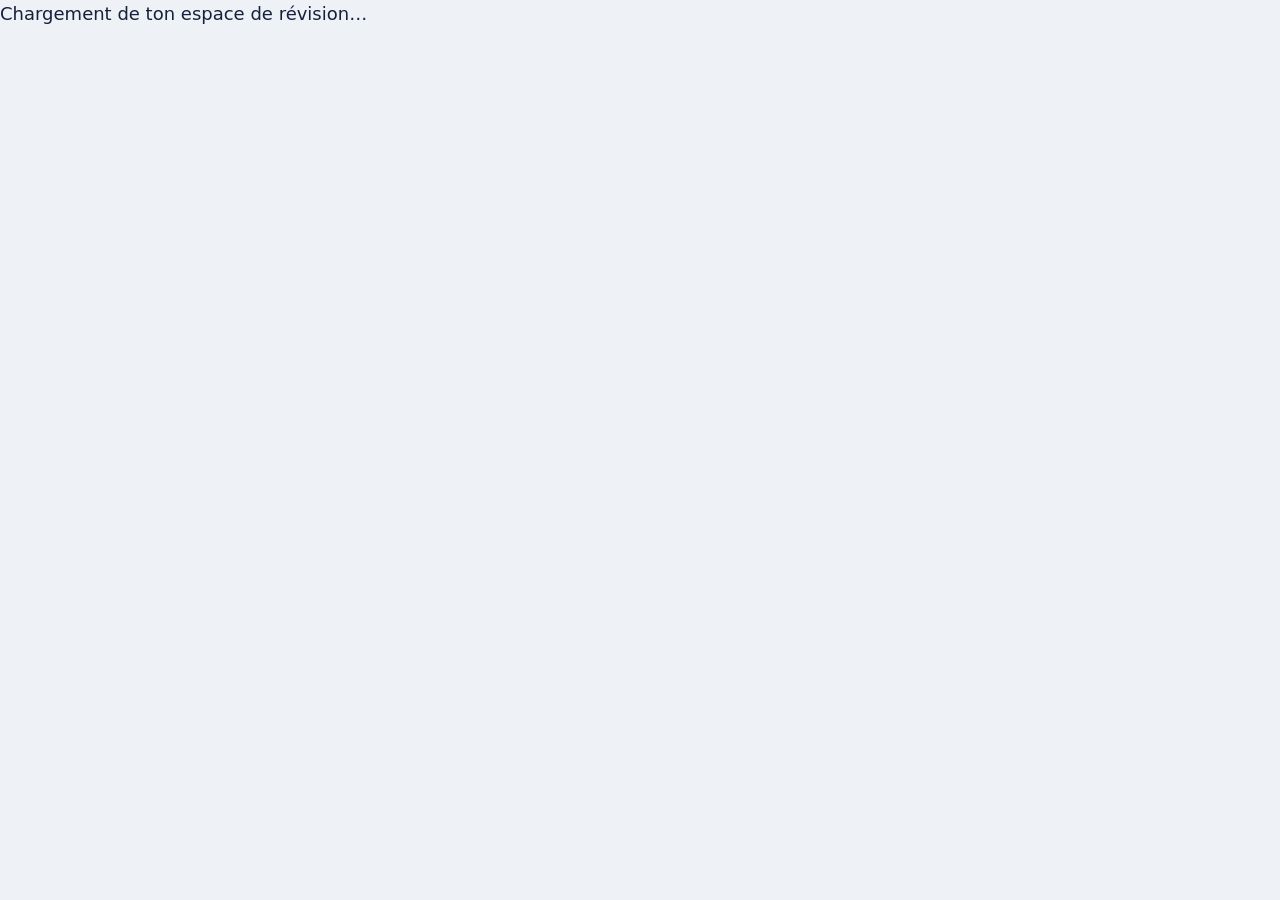
==== revisions.html @ e12a5c3b "Ajouter la page Révisions et compréhension" ====
<!DOCTYPE html>
<html lang="fr">
<head>
<meta charset="utf-8"><meta name="viewport" content="width=device-width, initial-scale=1, viewport-fit=cover">
<meta name="theme-color" content="#EEF1F5"><meta name="apple-mobile-web-app-capable" content="yes">
<title>Révisions & compréhension · Claude Code 101</title>
<link rel="stylesheet" href="styles.css"><link rel="stylesheet" href="revisions.css">
<link rel="manifest" href="manifest.webmanifest"><link rel="apple-touch-icon" href="apple-touch-icon.png">
</head><body><div id="revision-app"><p class="rev-loading">Chargement de ton espace de révision…</p></div><script type="module" src="revisions-app.js"></script></body></html>
---- styles.css ----
/* Claude Code 101 en français — styles
   Jetons inspirés du thème 21st.dev « Amber Vivid_1 » (accent ambre, grands arrondis),
   adaptés à une base bleu encre pour la lisibilité. */

:root {
  --fond: #EEF1F5;
  --carte: #FFFFFF;
  --encre: #16213B;
  --discret: #566176;
  --bord: #D7DDE6;
  --ambre: #F3BC16;
  --ambre-encre: #1F1A05;
  --ambre-doux: #FFF5D4;
  --ambre-bord: #EACB6A;
  --succes: #23805A;
  --succes-doux: #E1F2EA;
  --erreur: #C2362B;
  --erreur-doux: #FBE7E5;
  --code-fond: #E5EAF1;
  --lien: #1D5FAF;
  --barre-fond: rgba(238, 241, 245, .86);
  --ombre: 0 1px 2px rgba(22, 33, 59, .06), 0 8px 24px rgba(22, 33, 59, .06);
  --r-grand: 1.4rem;
  --r-moyen: 1rem;
  --r-petit: .75rem;
  --titre: "Bricolage Grotesque", "Avenir Next", "Segoe UI", system-ui, sans-serif;
  --texte: "Atkinson Hyperlegible", system-ui, -apple-system, "Segoe UI", Roboto, sans-serif;
  --mono: ui-monospace, "SF Mono", Menlo, Consolas, monospace;
  color-scheme: light;
  box-sizing: border-box;
  padding-top: env(safe-area-inset-top, 0px);
  padding-bottom: env(safe-area-inset-bottom, 0px);
}

@media (prefers-color-scheme: dark) {
  :root:not([data-theme="light"]) {
    --fond: #0D1422;
    --carte: #161F33;
    --encre: #E7EBF3;
    --discret: #9AA5BC;
    --bord: #29344D;
    --ambre: #F3BC16;
    --ambre-encre: #120F02;
    --ambre-doux: #2A2410;
    --ambre-bord: #6E5A1C;
    --succes: #4CB585;
    --succes-doux: #13302A;
    --erreur: #F0857B;
    --erreur-doux: #3A1D1E;
    --code-fond: #1D2740;
    --lien: #8DB8F2;
    --barre-fond: rgba(13, 20, 34, .86);
    --ombre: 0 1px 2px rgba(0, 0, 0, .3), 0 8px 24px rgba(0, 0, 0, .25);
    color-scheme: dark;
  }
}
:root[data-theme="dark"] {
  --fond: #0D1422;
  --carte: #161F33;
  --encre: #E7EBF3;
  --discret: #9AA5BC;
  --bord: #29344D;
  --ambre: #F3BC16;
  --ambre-encre: #120F02;
  --ambre-doux: #2A2410;
  --ambre-bord: #6E5A1C;
  --succes: #4CB585;
  --succes-doux: #13302A;
  --erreur: #F0857B;
  --erreur-doux: #3A1D1E;
  --code-fond: #1D2740;
  --lien: #8DB8F2;
  --barre-fond: rgba(13, 20, 34, .86);
  --ombre: 0 1px 2px rgba(0, 0, 0, .3), 0 8px 24px rgba(0, 0, 0, .25);
  color-scheme: dark;
}

*, *::before, *::after { box-sizing: inherit; }
html { scroll-padding-top: calc(env(safe-area-inset-top, 0px) + 5rem); -webkit-text-size-adjust: 100%; }
body {
  margin: 0;
  min-height: 100vh;
  background: var(--fond);
  color: var(--encre);
  font-family: var(--texte);
  font-size: 1.125rem;
  line-height: 1.6;
  -webkit-font-smoothing: antialiased;
  -webkit-tap-highlight-color: transparent;
}
body::before {
  content: "";
  position: fixed;
  inset: 0 0 auto;
  height: env(safe-area-inset-top, 0px);
  z-index: 30;
  background: var(--barre-fond);
  -webkit-backdrop-filter: saturate(1.4) blur(14px);
  backdrop-filter: saturate(1.4) blur(14px);
}
h1, h2, h3 { font-family: var(--titre); line-height: 1.12; margin: 0; letter-spacing: -.01em; }
p { margin: 0; }
a { color: var(--lien); text-underline-offset: .18em; }
button { font: inherit; color: inherit; }
code {
  font-family: var(--mono);
  font-size: .86em;
  background: var(--code-fond);
  padding: .1em .38em;
  border-radius: .4rem;
  overflow-wrap: anywhere;
}
:focus-visible { outline: 3px solid var(--ambre); outline-offset: 3px; border-radius: .5rem; }
main:focus { outline: none; }
h1:focus { outline: none; }

.lien-evitement {
  position: absolute; left: 1rem; top: -4rem; z-index: 50;
  background: var(--ambre); color: var(--ambre-encre); padding: .6rem 1rem; border-radius: var(--r-petit);
  font-weight: 700; text-decoration: none;
}
.lien-evitement:focus { top: calc(env(safe-area-inset-top, 0px) + .5rem); }

/* ------------------------------------------------ barre du haut */
.barre {
  position: sticky;
  top: env(safe-area-inset-top, 0px);
  z-index: 20;
  background: var(--barre-fond);
  -webkit-backdrop-filter: saturate(1.4) blur(14px);
  backdrop-filter: saturate(1.4) blur(14px);
  border-bottom: 1px solid var(--bord);
}
.barre-int {
  max-width: 48rem; margin: 0 auto;
  padding: .55rem 1.25rem;
  display: flex; align-items: center; gap: .5rem;
}
.marque {
  display: flex; align-items: center; gap: .65rem;
  color: var(--encre); text-decoration: none; margin-right: auto; min-height: 44px;
}
.marque-logo {
  width: 2rem; height: 2rem; border-radius: .6rem; background: var(--encre);
  display: grid; grid-template-rows: repeat(3, 1fr); place-items: center; padding: .3rem 0;
  position: relative;
}
.marque-logo::before {
  content: ""; position: absolute; left: 50%; top: .45rem; bottom: .45rem; width: 2px;
  transform: translateX(-50%); background: var(--ambre); opacity: .7;
}
.marque-logo i { width: .42rem; height: .42rem; border-radius: 50%; background: var(--ambre); position: relative; }
.marque-logo i:last-child { background: var(--fond); box-shadow: inset 0 0 0 2px var(--ambre); }
.marque-nom { font-family: var(--titre); font-weight: 700; font-size: 1.02rem; line-height: 1.1; }
.marque-nom span { font-weight: 500; color: var(--discret); }
.barre-nav { display: flex; gap: .15rem; }
.barre-nav a {
  display: inline-flex; align-items: center; gap: .4rem; min-height: 44px; padding: 0 .7rem;
  color: var(--encre); text-decoration: none; border-radius: var(--r-petit); font-size: .98rem;
}
.barre-nav a:hover { background: var(--carte); }
.barre-nav a[aria-current="page"] { background: var(--ambre-doux); }
.bouton-icone {
  display: grid; place-items: center; width: 44px; height: 44px; border-radius: var(--r-petit);
  border: 0; background: transparent; cursor: pointer;
}
.bouton-icone:hover { background: var(--carte); }
.anneau { position: relative; display: grid; place-items: center; width: 44px; height: 44px; color: var(--encre); text-decoration: none; }
.anneau svg { position: absolute; inset: 2px; }
.anneau span { font-weight: 700; font-size: .82rem; font-variant-numeric: tabular-nums; }
.anneau-fond { fill: none; stroke: var(--bord); stroke-width: 4; }
.anneau-plein { fill: none; stroke: var(--succes); stroke-width: 4; stroke-linecap: round; transition: stroke-dashoffset .6s cubic-bezier(.2, .8, .2, 1); }

@media (max-width: 560px) {
  .marque-nom span { display: none; }
  .barre-nav a span { display: none; }
  .barre-nav a { padding: 0; width: 44px; justify-content: center; }
}

/* ------------------------------------------------ mise en page */
main { max-width: 48rem; margin: 0 auto; padding: 2rem 1.25rem 6rem; }
.entree { animation: entree .35s cubic-bezier(.2, .8, .2, 1) both; }
@keyframes entree { from { opacity: 0; transform: translateY(10px); } to { opacity: 1; transform: none; } }

.carte {
  background: var(--carte); border: 1px solid var(--bord); border-radius: var(--r-moyen);
  padding: 1.15rem 1.3rem; box-shadow: var(--ombre);
}
.carte h2 { font-size: 1.1rem; margin-bottom: .4rem; }
.carte ul { margin: 0; padding-left: 1.2rem; }
.discret { color: var(--discret); }
.chapo { font-size: 1.18rem; color: var(--discret); max-width: 44ch; }

/* boutons */
.bouton {
  display: inline-flex; align-items: center; justify-content: center; gap: .5rem;
  min-height: 48px; padding: .7rem 1.15rem; border-radius: var(--r-petit);
  border: 1px solid transparent; font-weight: 700; font-size: 1rem; line-height: 1.2;
  text-decoration: none; cursor: pointer; color: var(--encre);
  transition: background-color .2s, border-color .2s, color .2s, transform .12s;
}
.bouton:active { transform: scale(.98); }
.bouton:disabled { opacity: .45; cursor: not-allowed; transform: none; }
.bouton-principal { background: var(--ambre); color: var(--ambre-encre); }
.bouton-principal:hover:not(:disabled) { filter: brightness(1.04); }
.bouton-contour { background: var(--carte); border-color: var(--bord); }
.bouton-contour:hover { border-color: var(--discret); }
.bouton-grand { min-height: 56px; padding: .9rem 1.5rem; font-size: 1.08rem; border-radius: var(--r-moyen); }

/* ------------------------------------------------ accueil */
.hero h1 { font-size: clamp(2.5rem, 7.5vw, 4rem); font-weight: 800; letter-spacing: -.03em; max-width: 13ch; }
.hero .chapo { margin: 1rem 0 1.6rem; }
.progression {
  background: var(--carte); border: 1px solid var(--bord); border-radius: var(--r-moyen);
  padding: 1rem 1.15rem; max-width: 30rem; margin-bottom: 1.4rem; box-shadow: var(--ombre);
}
.progression-ligne { display: flex; justify-content: space-between; gap: 1rem; font-size: .98rem; }
.progression-ligne strong { font-family: var(--titre); font-size: 1.15rem; font-variant-numeric: tabular-nums; }
.progression-ligne.discret { font-size: .9rem; margin-top: .55rem; }
.jauge { height: .6rem; background: var(--bord); border-radius: 99px; overflow: hidden; margin-top: .55rem; }
.jauge span { display: block; height: 100%; background: var(--succes); border-radius: 99px; transition: width .6s cubic-bezier(.2, .8, .2, 1); }

.besoin { margin: 2.5rem 0 0; }

/* parcours : stepper vertical descriptif (adapté de 21st.dev) */
.parcours { margin-top: 2.5rem; }
.parcours-section + .parcours-section { margin-top: 1.75rem; }
.parcours-section h2 { font-size: 1.3rem; margin: 0 0 1rem; }
.etapes { list-style: none; margin: 0; padding: 0; }
.etape { position: relative; padding-bottom: 1.1rem; }
.etape:last-child { padding-bottom: 0; }
.etape:not(:last-child)::before {
  content: ""; position: absolute; left: calc(1.35rem - 1px); top: 3.3rem; bottom: .2rem; width: 2px;
  background: var(--bord); border-radius: 2px; transition: background-color .4s;
}
.etape[data-statut="fait"]:not(:last-child)::before { background: var(--succes); }
.etape-lien {
  display: flex; align-items: flex-start; gap: 1rem; padding: .55rem; margin: -.55rem;
  border-radius: var(--r-moyen); color: var(--encre); text-decoration: none;
  transition: background-color .2s;
}
.etape-lien:hover { background: var(--carte); }
.etape-indicateur {
  flex: none; width: 2.7rem; height: 2.7rem; border-radius: 50%;
  display: grid; place-items: center; font-weight: 700; font-variant-numeric: tabular-nums;
  background: var(--carte); color: var(--discret); border: 2px solid var(--bord);
  transition: background-color .35s, border-color .35s, color .35s, transform .35s;
}
.etape[data-statut="fait"] .etape-indicateur { background: var(--succes); border-color: var(--succes); color: #fff; }
.etape[data-statut="actif"] .etape-indicateur {
  border-color: var(--ambre); color: var(--encre); background: var(--ambre-doux);
  animation: pulsation 2.4s ease-out infinite;
}
@keyframes pulsation {
  0% { box-shadow: 0 0 0 0 rgba(243, 188, 22, .55); }
  70% { box-shadow: 0 0 0 12px rgba(243, 188, 22, 0); }
  100% { box-shadow: 0 0 0 0 rgba(243, 188, 22, 0); }
}
.etape-texte { display: flex; flex-direction: column; gap: .1rem; flex: 1; min-width: 0; padding-top: .2rem; }
.etape-titre { font-weight: 700; font-size: 1.06rem; line-height: 1.3; }
.etape-desc { color: var(--discret); font-size: .95rem; line-height: 1.45; }
.etape-duree { flex: none; color: var(--discret); font-size: .88rem; padding-top: .3rem; font-variant-numeric: tabular-nums; }
.etape-terminus .etape-indicateur { border-radius: .8rem; }

.apropos { margin-top: 3.5rem; padding-top: 1.75rem; border-top: 1px solid var(--bord); color: var(--discret); font-size: .98rem; }
.apropos h2 { font-size: 1.1rem; color: var(--encre); margin-bottom: .6rem; }
.apropos p + p { margin-top: .6rem; }
.apropos ul { padding-left: 1.2rem; margin: .8rem 0 1.4rem; }
.apropos li + li { margin-top: .3rem; }

/* ------------------------------------------------ leçon */
.lecon-haut { display: flex; align-items: center; gap: 1rem; margin-bottom: 1rem; }
.retour {
  display: inline-flex; align-items: center; gap: .35rem; min-height: 44px; padding-right: .5rem;
  color: var(--discret); text-decoration: none; font-weight: 700; font-size: .98rem;
}
.retour:hover { color: var(--encre); }
.lecon-section { color: var(--discret); font-size: .95rem; margin-left: auto; text-align: right; }

/* pastilles segmentées (inspirées du « Segmented Progress Pill Stepper ») */
.pastilles { display: flex; gap: .3rem; margin-bottom: 1.6rem; }
.pastilles a { flex: 1 1 0; display: flex; align-items: center; min-height: 32px; transition: flex-grow .4s cubic-bezier(.2, .8, .2, 1); }
.pastilles a span { display: block; width: 100%; height: .5rem; border-radius: 99px; background: var(--bord); transition: background-color .3s; }
.pastilles a[data-statut="fait"] span { background: var(--succes); }
.pastilles a[data-statut="courant"] { flex-grow: 3.2; }
.pastilles a[data-statut="courant"] span { background: var(--ambre); }
.pastilles a:hover span { filter: brightness(.92); }

.lecon h1, .quiz h1, .lexique h1 { font-size: clamp(2.1rem, 6vw, 3.1rem); font-weight: 800; letter-spacing: -.025em; }
.lecon-meta { color: var(--discret); margin: .6rem 0 1.6rem; }
.objectifs { margin-bottom: 2rem; }

.contenu > * + * { margin-top: 1rem; }
.contenu h2 { font-size: 1.55rem; margin-top: 2.4rem; }
.contenu h3 { font-size: 1.2rem; margin-top: 1.6rem; }
.contenu p, .contenu ul { max-width: 68ch; }
.contenu ul { padding-left: 1.25rem; }
.contenu li + li { margin-top: .35rem; }

.tableau { overflow-x: auto; border: 1px solid var(--bord); border-radius: var(--r-moyen); background: var(--carte); -webkit-overflow-scrolling: touch; }
.tableau table { border-collapse: collapse; width: 100%; min-width: 30rem; font-size: .98rem; }
.tableau th, .tableau td { text-align: left; vertical-align: top; padding: .7rem .9rem; border-bottom: 1px solid var(--bord); }
.tableau tr:last-child th, .tableau tr:last-child td { border-bottom: 0; }
.tableau thead th { font-family: var(--titre); font-size: .98rem; background: color-mix(in srgb, var(--bord) 35%, transparent); }
.tableau tbody th { font-weight: 700; }

.code { margin: 1.2rem 0 0; }
.code figcaption { font-size: .88rem; color: var(--discret); margin-bottom: .4rem; font-family: var(--mono); }
.code pre {
  margin: 0; background: var(--code-fond); border-radius: var(--r-petit); padding: 1rem 1.1rem;
  overflow-x: auto; font-family: var(--mono); font-size: .84rem; line-height: 1.55;
}
.code pre code { background: none; padding: 0; font-size: inherit; }

.retenir {
  margin: 2.6rem 0; padding: 1.15rem 1.3rem; background: var(--succes-doux);
  border-radius: var(--r-moyen); border-left: 6px solid var(--succes);
}
.retenir h2 { font-size: 1.15rem; margin-bottom: .45rem; }
.retenir ul { margin: 0; padding-left: 1.2rem; }
.retenir li + li { margin-top: .3rem; }

/* exercice */
.exercice {
  margin: 2.6rem 0 0; padding: 1.35rem 1.3rem 1.5rem;
  background: var(--carte); border: 2px solid var(--ambre-bord); border-radius: var(--r-grand);
  box-shadow: var(--ombre);
}
.exercice > h2 { font-size: 1.55rem; margin-bottom: .6rem; }
.exercice > p { max-width: 64ch; }
.exercice-etapes { list-style: none; margin: 1.2rem 0 0; padding: 0; }
.exercice-etapes > li { display: flex; gap: .9rem; }
.exercice-etapes > li + li { margin-top: 1.25rem; }
.exercice-num {
  flex: none; width: 2rem; height: 2rem; border-radius: 50%; margin-top: -.05rem;
  display: grid; place-items: center; background: var(--ambre); color: var(--ambre-encre);
  font-weight: 700; font-size: .95rem; font-variant-numeric: tabular-nums;
}
.exercice-contenu { flex: 1; min-width: 0; }
.exercice-contenu > * + * { margin-top: .6rem; }
.note { margin-top: 1.2rem; color: var(--discret); font-size: .98rem; }

/* bloc à copier */
.prompt { margin: .6rem 0 0; background: var(--ambre-doux); border: 1px solid var(--ambre-bord); border-radius: var(--r-moyen); overflow: hidden; }
.prompt-tete {
  display: flex; align-items: center; justify-content: space-between; gap: .5rem;
  padding: .4rem .45rem .2rem .9rem; font-size: .85rem; color: var(--discret);
}
.copier {
  display: inline-flex; align-items: center; gap: .35rem; min-height: 40px; padding: 0 .8rem;
  border-radius: .65rem; border: 1px solid var(--ambre-bord); background: var(--carte);
  font-weight: 700; font-size: .9rem; cursor: pointer; transition: background-color .2s, color .2s, border-color .2s;
}
.copier.est-copie { background: var(--succes); border-color: var(--succes); color: #fff; }
.copier.est-copie svg { animation: pop .3s ease-out; }
@keyframes pop { 0% { transform: scale(.4); } 70% { transform: scale(1.15); } 100% { transform: scale(1); } }
.prompt pre { margin: 0; padding: .35rem .9rem .9rem; white-space: pre-wrap; font-family: var(--texte); font-size: 1.02rem; line-height: 1.5; }

/* dépliable */
.depliable { margin-top: 1.2rem; border: 1px solid var(--bord); border-radius: var(--r-moyen); background: var(--fond); }
.depliable summary {
  list-style: none; cursor: pointer; min-height: 48px; padding: .75rem 1rem;
  display: flex; align-items: center; justify-content: space-between; gap: 1rem; font-weight: 700;
}
.depliable summary::-webkit-details-marker { display: none; }
.depliable summary svg { flex: none; transition: transform .25s; }
.depliable[open] summary svg { transform: rotate(180deg); }
.depliable-corps { padding: 0 1rem 1rem; }
.depliable-corps > * + * { margin-top: .6rem; }
.depliable[open] .depliable-corps { animation: entree .3s ease-out both; }

/* exercice à classer */
.classer ol { list-style: none; margin: 1rem 0 0; padding: 0; }
.classer li { padding: .9rem 0; border-bottom: 1px solid var(--bord); }
.classer li:first-child { padding-top: 0; }
.classer-q { font-weight: 700; margin-bottom: .55rem; }
.classer-choix { display: flex; flex-wrap: wrap; gap: .5rem; }
.classer-choix button {
  display: inline-flex; align-items: center; gap: .35rem; min-height: 44px; padding: .45rem .9rem;
  border-radius: var(--r-petit); border: 1.5px solid var(--bord); background: var(--carte);
  font-size: .96rem; cursor: pointer; transition: border-color .2s, background-color .2s;
}
.classer-choix button:hover { border-color: var(--discret); }
.classer-choix button.est-juste { border-color: var(--succes); background: var(--succes-doux); }
.classer-choix button.est-faux { border-color: var(--erreur); background: var(--erreur-doux); }
.classer-retour { min-height: 1.5em; margin-top: .35rem; font-size: .94rem; color: var(--discret); }
.classer-score { margin-top: 1rem; font-weight: 700; }

/* pied de leçon */
.lecon-pied { display: flex; flex-wrap: wrap; align-items: center; gap: .6rem; margin-top: 3rem; padding-top: 1.5rem; border-top: 1px solid var(--bord); }
.lecon-pied .bouton-fait { margin: 0 auto; }
.bouton-fait { background: var(--carte); border-color: var(--bord); }
.bouton-fait .coche {
  display: grid; place-items: center; width: 1.6rem; height: 1.6rem; border-radius: 50%;
  border: 2px solid var(--bord); color: transparent; transition: background-color .3s, border-color .3s, color .3s, transform .3s;
}
.bouton-fait.est-fait { background: var(--succes-doux); border-color: var(--succes); }
.bouton-fait.est-fait .coche { background: var(--succes); border-color: var(--succes); color: #fff; animation: pop .35s ease-out; }
@media (max-width: 560px) {
  .lecon-pied { display: grid; grid-template-columns: 1fr 1fr; }
  .lecon-pied .bouton-fait { grid-column: 1 / -1; grid-row: 1; margin: 0; }
}

/* ------------------------------------------------ quiz (questionnaire adapté de 21st.dev) */
.quiz-progression { display: flex; flex-direction: column; gap: .1rem; margin-bottom: 1.2rem; color: var(--discret); font-size: .95rem; font-variant-numeric: tabular-nums; }
.question { padding: 1.4rem 1.3rem; animation: entree .3s ease-out both; }
.question h1 { font-family: var(--texte); font-size: clamp(1.25rem, 3.4vw, 1.5rem); font-weight: 700; letter-spacing: 0; line-height: 1.35; margin-bottom: 1.2rem; }
.choix { display: grid; gap: .6rem; }
.choix-carte {
  position: relative; display: flex; align-items: center; gap: .8rem; width: 100%; min-height: 56px;
  padding: .75rem .9rem; border-radius: var(--r-petit); border: 1.5px solid var(--bord); background: transparent;
  text-align: left; cursor: pointer; transition: background-color .2s, border-color .2s, opacity .2s;
}
.choix-carte:hover:not(:disabled) { background: color-mix(in srgb, var(--ambre) 10%, transparent); }
.choix-carte:disabled { cursor: default; }
.choix-indicateur {
  flex: none; width: 1.35rem; height: 1.35rem; border-radius: 50%; border: 2px solid var(--bord);
  display: grid; place-items: center; transition: background-color .2s, border-color .2s;
}
.choix-indicateur i { width: .55rem; height: .55rem; border-radius: 50%; background: transparent; }
.choix-texte { flex: 1; line-height: 1.4; }
.choix-carte kbd {
  flex: none; display: grid; place-items: center; width: 1.5rem; height: 1.5rem; border-radius: .4rem;
  border: 1px solid var(--bord); font-family: var(--mono); font-size: .72rem; color: var(--discret);
}
@media (hover: none) { .choix-carte kbd, .astuce { display: none; } }
.choix-carte[data-statut="coche"] { border-color: var(--ambre); background: color-mix(in srgb, var(--ambre) 12%, transparent); }
.choix-carte[data-statut="coche"] .choix-indicateur { border-color: var(--ambre); background: var(--ambre); }
.choix-carte[data-statut="coche"] .choix-indicateur i { background: var(--ambre-encre); }
.choix-carte[data-statut="juste"] { border-color: var(--succes); background: var(--succes-doux); }
.choix-carte[data-statut="juste"] .choix-indicateur { border-color: var(--succes); background: var(--succes); color: #fff; }
.choix-carte[data-statut="faux"] { border-color: var(--erreur); background: var(--erreur-doux); }
.choix-carte[data-statut="faux"] .choix-indicateur { border-color: var(--erreur); background: var(--erreur); color: #fff; }
.choix-carte[data-statut="eteint"] { opacity: .55; }
.explication { margin-top: 1rem; padding: .9rem 1rem; border-radius: var(--r-petit); animation: entree .3s ease-out both; }
.explication.est-juste { background: var(--succes-doux); }
.explication.est-faux { background: var(--erreur-doux); }
.quiz-actions { display: flex; align-items: center; gap: .6rem; margin-top: 1.3rem; }
.espace { flex: 1; }
.astuce { margin-top: 1rem; font-size: .9rem; color: var(--discret); }

.resultat { text-align: center; padding: 1rem 0 0; }
.resultat-anneau { position: relative; width: 128px; height: 128px; margin: 0 auto 1.2rem; }
.resultat-anneau svg { position: absolute; inset: 0; }
.resultat-anneau .anneau-fond, .resultat-anneau .anneau-plein { stroke-width: 10; }
.resultat-anneau .anneau-plein { transition: stroke-dashoffset 1s cubic-bezier(.2, .8, .2, 1) .15s; }
.resultat-anneau > span { position: absolute; inset: 0; display: grid; place-items: center; font-family: var(--titre); font-size: 1.15rem; color: var(--discret); }
.resultat-anneau strong { font-size: 2.4rem; color: var(--encre); }
.resultat-anneau > span { display: flex; align-items: center; justify-content: center; gap: .1rem; }
.resultat .chapo { margin: .8rem auto 1.5rem; }
.resultat-actions { display: flex; flex-wrap: wrap; justify-content: center; gap: .6rem; }
.revision { margin-top: 3rem; }
.revision h2 { font-size: 1.4rem; margin-bottom: 1rem; }
.revision ul { list-style: none; margin: 0; padding: 0; display: grid; gap: .8rem; }
.revision li > * + * { margin-top: .45rem; }
.revision-q { font-weight: 700; }

/* ------------------------------------------------ lexique */
.lexique .chapo { margin: .8rem 0 1.4rem; }
.recherche {
  display: flex; align-items: center; gap: .6rem; padding: 0 1rem; min-height: 52px;
  background: var(--carte); border: 1.5px solid var(--bord); border-radius: var(--r-moyen);
  color: var(--discret); position: sticky; top: calc(env(safe-area-inset-top, 0px) + 4.4rem); z-index: 5;
}
.recherche:focus-within { border-color: var(--ambre); }
.recherche input { flex: 1; min-width: 0; border: 0; outline: none; background: transparent; color: var(--encre); font: inherit; font-size: 1.05rem; padding: .7rem 0; }
.lexique dl { margin: 1.4rem 0 0; }
.lexique-entree { padding: .9rem 0; border-bottom: 1px solid var(--bord); }
.lexique dt { font-family: var(--titre); font-weight: 700; font-size: 1.12rem; }
.lexique dd { margin: .2rem 0 0; max-width: 64ch; }
.vide { margin-top: 1.5rem; color: var(--discret); }

/* ------------------------------------------------ toast */
.toast-zone { position: fixed; left: 0; right: 0; bottom: calc(env(safe-area-inset-bottom, 0px) + 1.25rem); display: flex; justify-content: center; pointer-events: none; z-index: 40; }
.toast {
  display: inline-flex; align-items: center; gap: .55rem; padding: .75rem 1.1rem; border-radius: 99px;
  background: var(--encre); color: var(--fond); font-weight: 700; box-shadow: 0 10px 30px rgba(0, 0, 0, .25);
  animation: toast 2.4s cubic-bezier(.2, .8, .2, 1) both;
}
.toast svg { color: var(--ambre); }
@keyframes toast {
  0% { opacity: 0; transform: translateY(16px) scale(.96); }
  12%, 85% { opacity: 1; transform: none; }
  100% { opacity: 0; transform: translateY(8px); }
}

@media (max-width: 560px) {
  body { font-size: 1.0625rem; }
  main { padding-top: 1.5rem; }
  .carte, .exercice { padding-left: 1rem; padding-right: 1rem; }
  .etape-duree { display: none; }
}

@media (prefers-reduced-motion: reduce) {
  *, *::before, *::after { animation-duration: .01ms !important; animation-iteration-count: 1 !important; transition-duration: .01ms !important; }
}
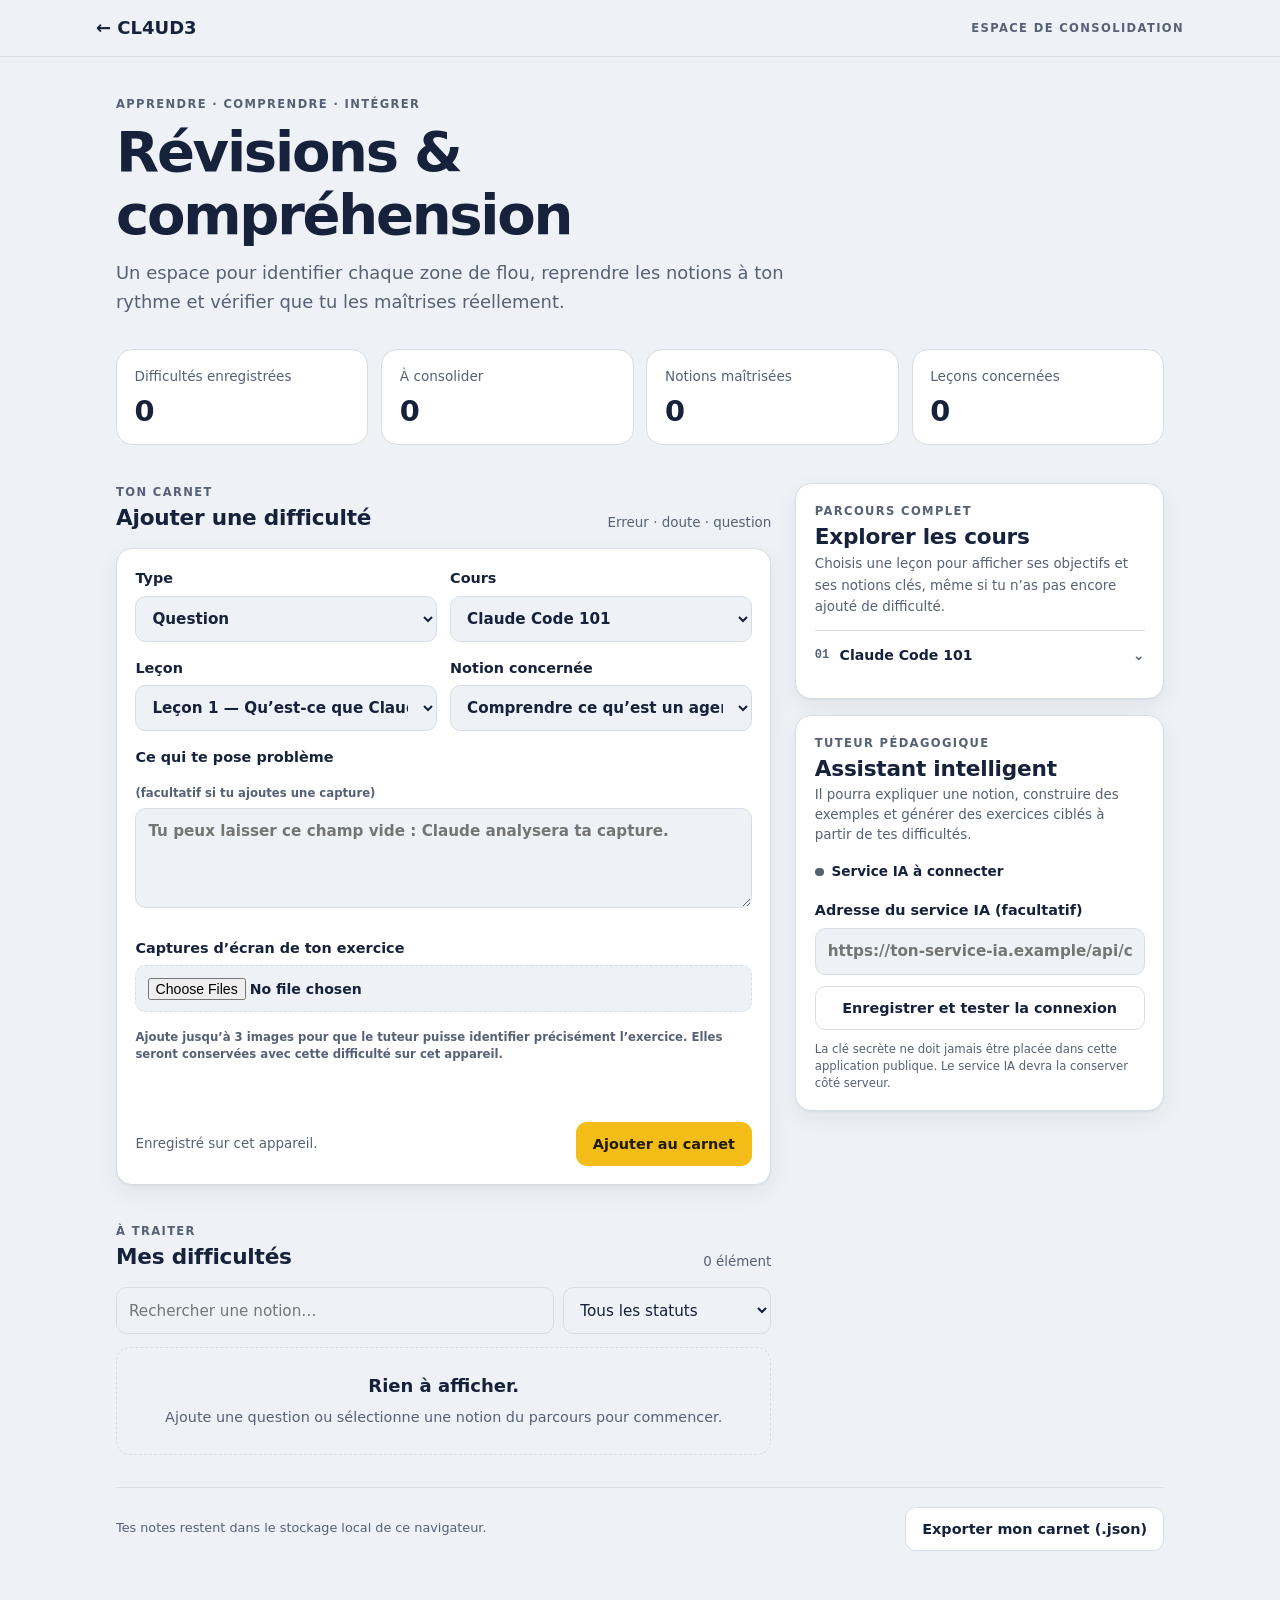
==== commit ad38fec6: "Renommer l’appli en CL4UD3 Le nom visible devient CL4UD3 : écran d’accueil de l’iPad (manifeste et t" ====
--- a/revisions.html
+++ b/revisions.html
@@ -3,7 +3,7 @@
 <head>
 <meta charset="utf-8"><meta name="viewport" content="width=device-width, initial-scale=1, viewport-fit=cover">
 <meta name="theme-color" content="#EEF1F5"><meta name="apple-mobile-web-app-capable" content="yes">
-<title>Révisions & compréhension · Claude Code 101</title>
+<title>Révisions & compréhension · CL4UD3</title>
 <link rel="stylesheet" href="styles.css"><link rel="stylesheet" href="revisions.css">
 <link rel="manifest" href="manifest.webmanifest"><link rel="apple-touch-icon" href="apple-touch-icon.png">
 </head><body><div id="revision-app"><p class="rev-loading">Chargement de ton espace de révision…</p></div><script type="module" src="revisions-app.js"></script></body></html>
--- a/styles.css
+++ b/styles.css
@@ -1,4 +1,4 @@
-/* Claude Code 101 en français — styles
+/* CL4UD3 — styles
    Jetons inspirés du thème 21st.dev « Amber Vivid_1 » (accent ambre, grands arrondis),
    adaptés à une base bleu encre pour la lisibilité. */
 
@@ -226,6 +226,14 @@
 .parcours { margin-top: 2.5rem; }
 .parcours-section + .parcours-section { margin-top: 1.75rem; }
 .parcours-section h2 { font-size: 1.3rem; margin: 0 0 1rem; }
+
+/* plusieurs cours : un en-tête par cours, les sections passent en h3 */
+.parcours-cours + .parcours-cours { margin-top: 3rem; }
+.cours-entete { display: flex; flex-wrap: wrap; align-items: baseline; gap: .3rem 1rem; margin-bottom: 1.25rem; padding-bottom: .75rem; border-bottom: 1px solid var(--bord); }
+.cours-numero { flex-basis: 100%; color: var(--discret); font-size: .9rem; font-weight: 700; letter-spacing: .06em; text-transform: uppercase; }
+.cours-entete h2 { font-size: 1.6rem; margin: 0; }
+.cours-avance { margin-left: auto; color: var(--discret); font-size: .95rem; font-variant-numeric: tabular-nums; }
+.parcours-section h3 { font-size: 1.3rem; margin: 0 0 1rem; }
 .etapes { list-style: none; margin: 0; padding: 0; }
 .etape { position: relative; padding-bottom: 1.1rem; }
 .etape:last-child { padding-bottom: 0; }
--- a/revisions.css
+++ b/revisions.css
@@ -0,0 +1,60 @@
+:root{--rev-accent:#e5aa13;--rev-ink:var(--encre);--rev-muted:var(--discret)}
+.rev-top{position:sticky;top:0;z-index:30;display:flex;justify-content:space-between;align-items:center;padding:.85rem max(1.25rem,calc((100vw - 68rem)/2));background:var(--barre-fond);backdrop-filter:blur(14px);border-bottom:1px solid var(--bord)}
+.rev-brand{color:var(--encre);text-decoration:none;font-weight:700}.rev-top-label,.eyebrow{font-size:.72rem;letter-spacing:.12em;font-weight:800;color:var(--discret)}
+.rev-main{max-width:68rem;margin:auto;padding:2.4rem 1.25rem 5rem}.rev-intro{max-width:46rem;margin-bottom:2rem}.rev-intro h1{font-size:clamp(2.3rem,6vw,3.5rem);letter-spacing:-.04em;margin:.45rem 0 .8rem}.rev-lead{font-size:1.12rem;color:var(--discret);max-width:62ch}
+.rev-stats{display:grid;grid-template-columns:repeat(4,minmax(0,1fr));gap:.8rem;margin:1.7rem 0 2.4rem}.rev-stat{background:var(--carte);border:1px solid var(--bord);border-radius:1rem;padding:1rem 1.1rem;display:flex;flex-direction:column;gap:.4rem}.rev-stat span{font-size:.85rem;color:var(--discret)}.rev-stat strong{font:700 1.8rem var(--titre);font-variant-numeric:tabular-nums}
+.rev-layout{display:grid;grid-template-columns:minmax(0,1.6fr) minmax(16rem,.9fr);gap:1.5rem;align-items:start}.rev-primary,.rev-aside{min-width:0}.rev-section-head{display:flex;align-items:end;justify-content:space-between;gap:1rem;margin-bottom:.9rem}.rev-section-head h2,.rev-card h2{font-size:1.35rem;margin:.25rem 0}.rev-small{font-size:.84rem;color:var(--discret)}.rev-card{background:var(--carte);border:1px solid var(--bord);border-radius:1rem;padding:1.15rem;box-shadow:var(--ombre)}
+.rev-form{display:grid;gap:.9rem}.rev-form label,.rev-dialog label,.ai-config{display:grid;gap:.35rem;font-weight:700;font-size:.9rem}.rev-fields{display:grid;grid-template-columns:1fr 1fr;gap:.8rem}.rev-form input,.rev-form select,.rev-form textarea,.rev-tools input,.rev-tools select,.rev-dialog select,.ai-config input{width:100%;min-height:46px;border:1px solid var(--bord);border-radius:.65rem;background:var(--fond);color:var(--encre);padding:.65rem .75rem;font:inherit;font-size:.95rem}.rev-form textarea{resize:vertical;min-height:100px}.rev-form-foot{display:flex;justify-content:space-between;align-items:center;gap:1rem}
+.rev-btn{border:1px solid var(--bord);border-radius:.65rem;min-height:44px;padding:.65rem 1rem;font:700 .9rem var(--texte);cursor:pointer}.rev-btn.primary{background:var(--ambre);color:var(--ambre-encre);border-color:var(--ambre)}.rev-btn.secondary{background:var(--carte);color:var(--encre)}.rev-btn.danger{background:transparent;color:var(--erreur);border-color:var(--erreur)}.rev-btn:disabled{opacity:.45;cursor:not-allowed}.rev-btn.full{width:100%;margin-top:.7rem}
+.list-head{margin-top:2.3rem}.rev-tools{display:grid;grid-template-columns:1fr 13rem;gap:.6rem;margin-bottom:.8rem}.rev-items{display:grid;gap:.7rem}.rev-item{display:flex;justify-content:space-between;align-items:center;gap:1rem;background:var(--carte);border:1px solid var(--bord);border-radius:.9rem;padding:1rem}.rev-item-main{min-width:0}.rev-item-meta,.rev-item-bottom{display:flex;align-items:center;gap:.7rem;flex-wrap:wrap}.rev-item h3{font-size:1.05rem;margin:.45rem 0 .25rem}.rev-item p{font-size:.9rem;color:var(--discret);overflow-wrap:anywhere}.rev-type{font-size:.73rem;text-transform:uppercase;letter-spacing:.07em;font-weight:800;color:var(--discret)}.rev-item-bottom{margin-top:.7rem}.rev-status{font-size:.76rem;font-weight:700;padding:.2rem .55rem;border-radius:99px}.status-warn{background:var(--erreur-doux);color:var(--erreur)}.status-progress{background:var(--ambre-doux);color:var(--ambre-encre)}.status-done{background:var(--succes-doux);color:var(--succes)}.rev-open{flex:none;border:0;background:transparent;color:var(--lien);font-weight:700;cursor:pointer;padding:.6rem}
+.rev-aside{display:grid;gap:1rem}.course-list{margin-top:.8rem}.course-row{border-top:1px solid var(--bord)}.course-row summary{display:flex;align-items:center;gap:.65rem;min-height:48px;cursor:pointer;list-style:none;font-size:.88rem;font-weight:700}.course-row summary::-webkit-details-marker{display:none}.course-number{font:700 .75rem var(--mono);color:var(--discret)}.course-chevron{margin-left:auto;color:var(--discret)}.course-topics{display:grid;gap:.2rem;padding:0 0 .7rem 1.6rem}.course-topics button{text-align:left;background:transparent;border:0;padding:.45rem .2rem;color:var(--lien);font:inherit;font-size:.84rem;cursor:pointer}
+.ai-card .rev-small{line-height:1.5}.ai-state{display:flex;align-items:center;gap:.5rem;font-size:.85rem;font-weight:700;margin:1rem 0}.ai-dot{width:.55rem;height:.55rem;border-radius:50%;background:var(--discret)}.ai-dot.ready{background:var(--succes)}.ai-config{margin-top:.8rem}.rev-tiny{font-size:.73rem;color:var(--discret);line-height:1.45;margin-top:.7rem}
+.rev-empty{padding:1.5rem;border:1px dashed var(--bord);border-radius:.9rem;color:var(--discret);text-align:center}.rev-empty strong{color:var(--encre)}.rev-empty p{font-size:.9rem;margin-top:.35rem}.rev-footer{border-top:1px solid var(--bord);padding:1.2rem 0;color:var(--discret);font-size:.8rem;margin-top:2rem;display:flex;justify-content:space-between;align-items:center;gap:1rem}
+.rev-modal{position:fixed;inset:0;z-index:80;background:rgba(5,10,18,.65);display:grid;place-items:center;padding:1rem;overflow:auto}.rev-modal[hidden]{display:none}.rev-dialog{position:relative;width:min(100%,42rem);max-height:min(90vh,55rem);overflow:auto;background:var(--fond);color:var(--encre);border:1px solid var(--bord);border-radius:1.2rem;padding:1.5rem;box-shadow:0 20px 80px rgba(0,0,0,.35)}.modal-close{position:absolute;right:1rem;top:1rem;border:0;background:transparent;font-size:1.8rem;cursor:pointer;color:var(--discret)}.rev-dialog h2{font-size:1.7rem;margin:.5rem 2rem 1rem 0}.detail-question{white-space:pre-wrap;background:var(--carte);border:1px solid var(--bord);padding:1rem;border-radius:.8rem;margin:1rem 0}.tutor-output{margin-top:1.4rem;padding:1rem;background:var(--carte);border:1px solid var(--bord);border-radius:.8rem}.tutor-output #tutor-content{font-size:.94rem;line-height:1.65;margin:.7rem 0;overflow-wrap:anywhere}.ai-answer{white-space:pre-wrap}.error-text{color:var(--erreur)}.detail-actions{display:flex;justify-content:space-between;gap:.7rem;margin-top:1rem}.rev-loading{padding:2rem;text-align:center;color:var(--discret)}
+@media(max-width:760px){.rev-layout{grid-template-columns:1fr}.rev-aside{grid-template-columns:1fr 1fr}.rev-stats{grid-template-columns:repeat(2,minmax(0,1fr))}}
+@media(max-width:520px){.rev-footer{align-items:flex-start;flex-direction:column}.rev-main{padding:1.7rem 1rem 4rem}.rev-top{padding:.8rem 1rem}.rev-top-label{font-size:.61rem}.rev-aside{grid-template-columns:1fr}.rev-fields,.rev-tools{grid-template-columns:1fr}.rev-form-foot{align-items:stretch;flex-direction:column}.rev-form-foot .rev-btn{width:100%}.rev-item{align-items:flex-start}.rev-open{padding:.3rem}.rev-dialog{padding:1.2rem}.rev-section-head{align-items:start;flex-direction:column;gap:.2rem}}
+
+/* Retour immédiat et explicite du test de connexion Claude */
+.ai-feedback{font-size:.8rem;line-height:1.5;margin:.65rem 0 0;color:var(--discret);overflow-wrap:anywhere}
+.ai-feedback.success{color:var(--succes)}.ai-feedback.error{color:var(--erreur)}
+.ai-dot{flex:none}.ai-dot.failed{background:var(--erreur)}.ai-dot.testing{background:var(--ambre);animation:ai-pulse 1s ease-in-out infinite alternate}
+@keyframes ai-pulse{from{opacity:.35;transform:scale(.8)}to{opacity:1;transform:scale(1.2)}}
+#save-ai{transition:background-color .15s,transform .15s,opacity .15s}
+#save-ai:active:not(:disabled){transform:scale(.985)}
+#save-ai:focus-visible{outline:3px solid var(--ambre);outline-offset:3px}
+
+/* Lecture complète des réponses du tuteur, y compris sur iPhone/iPad */
+.rev-modal{display:flex;align-items:center;justify-content:center;overscroll-behavior:contain;-webkit-overflow-scrolling:touch}
+.rev-dialog{width:min(100%,42rem);max-height:calc(100vh - 2rem);max-height:calc(100dvh - 2rem);overflow-y:auto;overflow-x:hidden;overscroll-behavior:contain;-webkit-overflow-scrolling:touch;min-height:0}
+.tutor-output{min-width:0;overflow:visible}
+.tutor-output #tutor-content{display:block;max-height:none!important;height:auto!important;min-height:0;overflow:visible!important;white-space:normal;overflow-wrap:anywhere}
+.ai-answer{display:block;max-height:none!important;height:auto!important;overflow:visible!important;white-space:normal;overflow-wrap:anywhere;line-height:1.65}
+.tutor-paragraph{margin:.65rem 0}.ai-answer h4{font-size:1rem;line-height:1.35;margin:.9rem 0 .4rem}.ai-answer ul{padding-left:1.25rem;margin:.35rem 0}.ai-answer li{margin:.25rem 0}
+.ai-answer code{font-family:var(--mono);font-size:.88em;background:var(--fond);padding:.1rem .25rem;border-radius:.25rem;overflow-wrap:anywhere}
+.tutor-code{max-width:100%;overflow-x:auto;white-space:pre;padding:.8rem;background:var(--fond);border:1px solid var(--bord);border-radius:.6rem;font-size:.82rem;line-height:1.5;-webkit-overflow-scrolling:touch}
+@media(max-width:520px){.rev-modal{align-items:flex-start;padding:.5rem}.rev-dialog{max-height:calc(100vh - 1rem);max-height:calc(100dvh - 1rem);width:100%;border-radius:1rem;padding:1rem}.tutor-output{padding:.85rem}.ai-answer{font-size:.92rem;line-height:1.6}}
+
+/* Import de captures et conversation pédagogique */
+.image-upload{display:grid;gap:.45rem;margin:.9rem 0;font-size:.9rem;font-weight:700}
+.image-upload input{width:100%;font:inherit;font-size:.88rem;padding:.7rem;border:1px dashed var(--bord);border-radius:.65rem;background:var(--fond);color:var(--encre)}
+.image-preview{display:grid;gap:.4rem;margin:.5rem 0}
+.image-preview-item{display:flex;justify-content:space-between;gap:.8rem;padding:.5rem .7rem;border:1px solid var(--bord);border-radius:.5rem;background:var(--fond);font-size:.8rem;overflow-wrap:anywhere}
+.image-preview-item small{color:var(--discret);white-space:nowrap}
+.tutor-question-label{display:grid;gap:.4rem;margin-top:.8rem;font-size:.88rem;font-weight:700}
+.tutor-question-label textarea{width:100%;min-height:88px;resize:vertical;border:1px solid var(--bord);border-radius:.65rem;padding:.7rem;background:var(--fond);color:var(--encre);font:inherit;font-size:.92rem}
+.tutor-conversation{display:grid;gap:.8rem;max-height:none;overflow:visible}
+.tutor-turn{padding:.8rem;background:var(--fond);border:1px solid var(--bord);border-radius:.7rem;min-width:0}
+.tutor-role{display:block;font-size:.72rem;font-weight:800;letter-spacing:.08em;text-transform:uppercase;color:var(--discret);margin-bottom:.45rem}
+.tutor-turn .ai-answer{white-space:normal}
+@media(max-width:520px){.image-preview-item{font-size:.75rem}.tutor-turn{padding:.7rem}}
+
+.saved-exercise-image{display:block;width:100%;max-height:280px;object-fit:contain;background:var(--fond);border:1px solid var(--bord);border-radius:.65rem;margin:.5rem 0}
+
+
+/* Diagnostic interactif : réponses proposées sous forme de choix cliquables */
+.tutor-choices{display:grid;grid-template-columns:1fr;gap:.55rem;margin:.85rem 0 .2rem}
+.tutor-choice{display:block;width:100%;text-align:left;padding:.8rem .9rem;border:1px solid var(--bord);border-radius:.7rem;background:var(--fond);color:var(--encre);font:600 .9rem/1.45 var(--texte);cursor:pointer;transition:border-color .15s,background .15s,transform .15s}
+.tutor-choice:after{content:"›";float:right;margin-left:.7rem;color:var(--discret);font-size:1.15rem}
+.tutor-choice:hover{border-color:var(--ambre);background:var(--ambre-doux)}
+.tutor-choice:focus-visible{outline:3px solid var(--ambre);outline-offset:2px}
+.tutor-choice:active{transform:scale(.99)}
